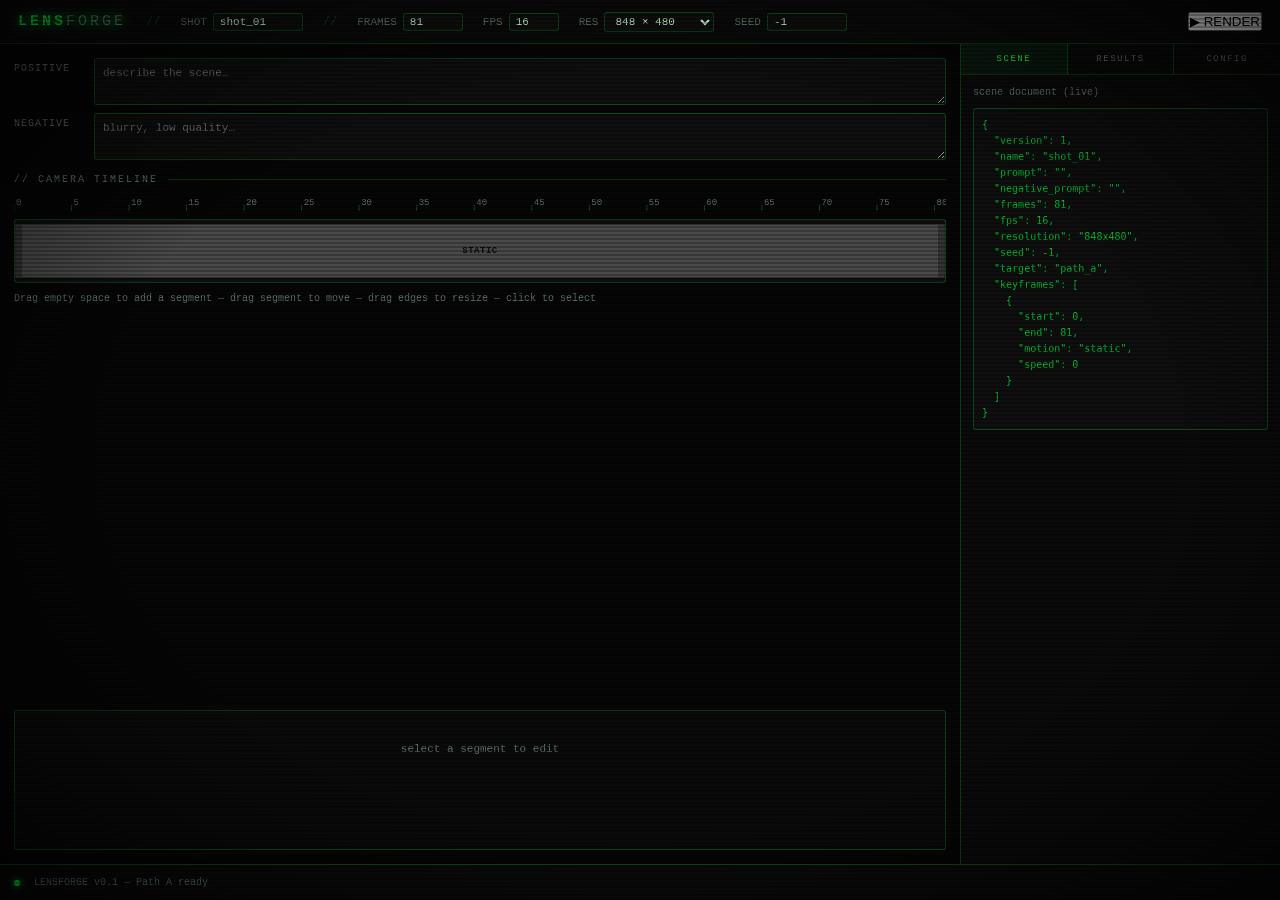
==== static/index.html @ 8f43cee3 "Initial commit" ====
<!DOCTYPE html>
<html lang="en">
<head>
  <meta charset="UTF-8" />
  <meta name="viewport" content="width=device-width, initial-scale=1.0" />
  <title>LENSFORGE</title>
  <link rel="stylesheet" href="/static/style.css" />
</head>
<body>
<div id="app">

  <!-- ── Header ─────────────────────────────────────────── -->
  <header id="header">
    <div id="logo" data-text="LENSFORGE">LENS<span>FORGE</span></div>
    <div class="header-sep">//</div>

    <div class="header-field">
      <label>SHOT</label>
      <input id="shot-name" type="text" value="shot_01" style="width:90px" />
    </div>

    <div class="header-sep">//</div>

    <div class="header-field">
      <label>FRAMES</label>
      <input id="frames-count" type="number" value="81" min="9" max="257" step="8" style="width:60px" />
    </div>

    <div class="header-field">
      <label>FPS</label>
      <input id="fps-val" type="number" value="16" min="8" max="30" step="1" style="width:50px" />
    </div>

    <div class="header-field">
      <label>RES</label>
      <select id="resolution-val" style="width:110px">
        <option value="848x480">848 × 480</option>
        <option value="1280x720">1280 × 720</option>
        <option value="640x480">640 × 480</option>
        <option value="480x848">480 × 848 (portrait)</option>
        <option value="720x1280">720 × 1280 (portrait)</option>
      </select>
    </div>

    <div class="header-field">
      <label>SEED</label>
      <input id="seed-val" type="number" value="-1" style="width:80px" title="-1 = random" />
    </div>

    <div class="header-spacer"></div>

    <button id="btn-render" title="Submit scene to Graydient">
      ▶ RENDER
    </button>
  </header>

  <!-- ── Main ───────────────────────────────────────────── -->
  <main id="main">

    <!-- Prompts -->
    <div id="prompt-area">
      <div class="field-row">
        <span class="field-label">POSITIVE</span>
        <textarea id="prompt-positive" class="crt-input"
          placeholder="describe the scene…"></textarea>
      </div>
      <div class="field-row">
        <span class="field-label">NEGATIVE</span>
        <textarea id="prompt-negative" class="crt-input"
          placeholder="blurry, low quality…" style="min-height:32px;max-height:48px"></textarea>
      </div>
    </div>

    <!-- Timeline -->
    <div id="timeline-panel">
      <div class="panel-title">// CAMERA TIMELINE</div>

      <!-- Frame ruler -->
      <div id="frame-ruler">
        <canvas id="ruler-canvas"></canvas>
      </div>

      <!-- Track -->
      <div id="timeline-track">
        <div id="timeline-ghost"></div>
        <!-- .kf-segment elements injected here -->
      </div>

      <div style="font-size:10px;color:var(--text-dim);margin-top:2px">
        Drag empty space to add a segment — drag segment to move — drag edges to resize — click to select
      </div>
    </div>

    <!-- Inspector -->
    <div id="inspector">
      <div id="inspector-empty">select a segment to edit</div>
      <div id="inspector-content">

        <div class="inspector-row">
          <span class="inspector-label">MOTION</span>
          <div id="motion-grid"></div>
          <button id="kf-delete-btn" class="inspector-del-btn">✕ DELETE</button>
        </div>

        <div class="inspector-row">
          <span class="inspector-label">SPEED</span>
          <div class="speed-row">
            <input id="speed-range" type="range" class="crt-range"
              min="0" max="1" step="0.01" value="0.5" />
            <span id="speed-val" class="speed-val">0.50</span>
          </div>
        </div>

      </div>
    </div>

  </main>

  <!-- ── Sidebar ────────────────────────────────────────── -->
  <aside id="sidebar">
    <div class="sidebar-tab-bar">
      <div class="sidebar-tab active" data-pane="scene-pane">SCENE</div>
      <div class="sidebar-tab" data-pane="results-pane">RESULTS</div>
      <div class="sidebar-tab" data-pane="config-pane">CONFIG</div>
    </div>

    <!-- Scene doc preview -->
    <div id="scene-pane" class="sidebar-pane active">
      <div style="font-size:10px;color:var(--text-dim)">scene document (live)</div>
      <pre id="scene-doc-pre"></pre>
    </div>

    <!-- Render results -->
    <div id="results-pane" class="sidebar-pane">
      <div style="font-size:10px;color:var(--text-dim)">render results</div>
      <div id="results-list"></div>
    </div>

    <!-- Config -->
    <div id="config-pane" class="sidebar-pane">
      <div class="config-field">
        <label>Graydient API Key</label>
        <input id="cfg-api-key" type="password" placeholder="grd_…" />
      </div>
      <div class="config-field">
        <label>Workflow Slug</label>
        <input id="cfg-slug" type="text" placeholder="lensforge-wan-cam-1234-5" />
      </div>
      <div class="config-field" style="display:grid;grid-template-columns:1fr 1fr;gap:6px">
        <div>
          <label style="font-size:10px;color:var(--text-dim);letter-spacing:1px;text-transform:uppercase">JSON field</label>
          <input id="cfg-field-json"  type="text" value="lensforge_json"   style="width:100%" />
        </div>
        <div>
          <label style="font-size:10px;color:var(--text-dim);letter-spacing:1px;text-transform:uppercase">Prompt field</label>
          <input id="cfg-field-pos"   type="text" value="positive_prompt"  style="width:100%" />
        </div>
        <div>
          <label style="font-size:10px;color:var(--text-dim);letter-spacing:1px;text-transform:uppercase">Neg field</label>
          <input id="cfg-field-neg"   type="text" value="negative_prompt"  style="width:100%" />
        </div>
        <div>
          <label style="font-size:10px;color:var(--text-dim);letter-spacing:1px;text-transform:uppercase">Seed field</label>
          <input id="cfg-field-seed"  type="text" value="seed"             style="width:100%" />
        </div>
      </div>
      <button id="cfg-save-btn" class="btn-save">SAVE</button>
      <div style="font-size:10px;color:var(--text-dim);margin-top:4px;line-height:1.6">
        Field names must match your Graydient workflow's Fields tab config.
      </div>
    </div>

  </aside>

  <!-- ── Status bar ─────────────────────────────────────── -->
  <footer id="statusbar">
    <div class="status-dot"></div>
    <div id="status-msg" data-state=""></div>
  </footer>

</div>

<script type="module" src="/static/app.js"></script>
</body>
</html>
---- static/style.css ----
/* ─────────────────────────────────────────────────────────
   LensForge — VHS / CRT aesthetic
   ───────────────────────────────────────────────────────── */

:root {
  --green:        #00ff41;
  --green-dim:    #00c030;
  --green-glow:   rgba(0, 255, 65, 0.18);
  --green-faint:  rgba(0, 255, 65, 0.06);
  --amber:        #ffb000;
  --amber-dim:    #cc8800;
  --red:          #ff3a3a;
  --bg:           #060606;
  --bg-panel:     #0b0b0b;
  --bg-inset:     #0f0f0f;
  --border:       rgba(0, 255, 65, 0.25);
  --border-bright:rgba(0, 255, 65, 0.6);
  --text:         #c8ffd4;
  --text-dim:     rgba(200, 255, 212, 0.45);
  --font:         'Courier New', 'IBM Plex Mono', monospace;
  --radius:       3px;
}

/* ── Reset ──────────────────────────────────────────────── */
*, *::before, *::after { box-sizing: border-box; margin: 0; padding: 0; }

html, body {
  width: 100%; height: 100%;
  background: var(--bg);
  color: var(--text);
  font-family: var(--font);
  font-size: 12px;
  overflow: hidden;
}

/* ── CRT scanlines overlay ──────────────────────────────── */
body::before {
  content: '';
  position: fixed; inset: 0;
  background: repeating-linear-gradient(
    to bottom,
    transparent 0px,
    transparent 2px,
    rgba(0, 0, 0, 0.25) 2px,
    rgba(0, 0, 0, 0.25) 4px
  );
  pointer-events: none;
  z-index: 9999;
}

/* ── CRT screen-edge vignette ───────────────────────────── */
body::after {
  content: '';
  position: fixed; inset: 0;
  background: radial-gradient(ellipse at center,
    transparent 60%,
    rgba(0, 0, 0, 0.65) 100%
  );
  pointer-events: none;
  z-index: 9998;
}

/* ── Layout ─────────────────────────────────────────────── */
#app {
  display: grid;
  grid-template-rows: 44px 1fr 36px;
  grid-template-columns: 1fr 320px;
  grid-template-areas:
    "header  header"
    "main    sidebar"
    "status  status";
  height: 100vh;
  gap: 0;
}

/* ── Header ─────────────────────────────────────────────── */
#header {
  grid-area: header;
  display: flex;
  align-items: center;
  gap: 20px;
  padding: 0 18px;
  border-bottom: 1px solid var(--border);
  background: var(--bg-panel);
}

#logo {
  font-size: 15px;
  font-weight: bold;
  letter-spacing: 3px;
  color: var(--green);
  text-shadow: 0 0 12px var(--green);
  user-select: none;
}

#logo span { color: var(--text-dim); font-weight: normal; }

.header-sep { color: var(--border); user-select: none; }

.header-field {
  display: flex;
  align-items: center;
  gap: 6px;
  color: var(--text-dim);
  font-size: 11px;
}

.header-field label { white-space: nowrap; }

.header-field input, .header-field select {
  background: var(--bg-inset);
  border: 1px solid var(--border);
  color: var(--text);
  font-family: var(--font);
  font-size: 11px;
  padding: 2px 6px;
  border-radius: var(--radius);
  width: 80px;
  outline: none;
  transition: border-color 0.15s, box-shadow 0.15s;
}

.header-field input:focus, .header-field select:focus {
  border-color: var(--green-dim);
  box-shadow: 0 0 6px var(--green-glow);
}

.header-spacer { flex: 1; }

#btn-compile {
  background: transparent;
  border: 1px solid var(--green);
  color: var(--green);
  font-family: var(--font);
  font-size: 11px;
  letter-spacing: 1px;
  padding: 5px 16px;
  border-radius: var(--radius);
  cursor: pointer;
  text-transform: uppercase;
  text-shadow: 0 0 8px var(--green);
  box-shadow: 0 0 8px var(--green-glow);
  transition: background 0.15s, box-shadow 0.2s;
}

#btn-compile:hover {
  background: var(--green-faint);
  box-shadow: 0 0 16px var(--green-glow);
}

#btn-compile:active { opacity: 0.75; }
#btn-compile:disabled { opacity: 0.3; cursor: not-allowed; }

/* ── Main area ──────────────────────────────────────────── */
#main {
  grid-area: main;
  display: flex;
  flex-direction: column;
  overflow: hidden;
  padding: 14px;
  gap: 14px;
}

/* ── Prompt area ────────────────────────────────────────── */
#prompt-area {
  display: flex;
  flex-direction: column;
  gap: 8px;
}

.field-row {
  display: flex;
  align-items: flex-start;
  gap: 8px;
}

.field-label {
  font-size: 10px;
  color: var(--text-dim);
  letter-spacing: 1px;
  text-transform: uppercase;
  min-width: 72px;
  padding-top: 5px;
}

textarea.crt-input {
  flex: 1;
  background: var(--bg-inset);
  border: 1px solid var(--border);
  color: var(--text);
  font-family: var(--font);
  font-size: 11px;
  padding: 6px 8px;
  border-radius: var(--radius);
  resize: vertical;
  outline: none;
  min-height: 44px;
  max-height: 80px;
  line-height: 1.5;
  transition: border-color 0.15s, box-shadow 0.15s;
}

textarea.crt-input:focus {
  border-color: var(--green-dim);
  box-shadow: 0 0 6px var(--green-glow);
}

/* ── Timeline panel ─────────────────────────────────────── */
#timeline-panel {
  flex: 1;
  display: flex;
  flex-direction: column;
  gap: 8px;
  overflow: hidden;
}

.panel-title {
  font-size: 10px;
  letter-spacing: 2px;
  color: var(--text-dim);
  text-transform: uppercase;
  display: flex;
  align-items: center;
  gap: 10px;
}

.panel-title::after {
  content: '';
  flex: 1;
  height: 1px;
  background: var(--border);
}

/* Frame ruler */
#frame-ruler {
  height: 18px;
  position: relative;
  overflow: hidden;
  user-select: none;
}

#frame-ruler canvas {
  position: absolute;
  top: 0; left: 0;
  width: 100%; height: 100%;
}

/* Timeline track */
#timeline-track {
  position: relative;
  height: 64px;
  background: var(--bg-inset);
  border: 1px solid var(--border);
  border-radius: var(--radius);
  overflow: hidden;
  cursor: crosshair;
  user-select: none;
  flex-shrink: 0;
}

#timeline-track:hover {
  border-color: var(--border-bright);
}

/* Ghost segment on hover */
#timeline-ghost {
  position: absolute;
  top: 4px; bottom: 4px;
  background: rgba(0, 255, 65, 0.06);
  border: 1px dashed rgba(0, 255, 65, 0.25);
  pointer-events: none;
  border-radius: 2px;
  display: none;
}

/* Keyframe segment */
.kf-segment {
  position: absolute;
  top: 4px; bottom: 4px;
  border-radius: 2px;
  border: 1px solid rgba(0,0,0,0.4);
  cursor: pointer;
  transition: filter 0.1s;
  display: flex;
  align-items: center;
  justify-content: center;
  overflow: hidden;
  min-width: 8px;
}

.kf-segment:hover { filter: brightness(1.25); }
.kf-segment.selected { outline: 2px solid var(--green); outline-offset: 1px; }

.kf-label {
  font-size: 9px;
  font-family: var(--font);
  color: rgba(0,0,0,0.85);
  font-weight: bold;
  letter-spacing: 0.5px;
  text-transform: uppercase;
  pointer-events: none;
  white-space: nowrap;
  overflow: hidden;
  text-overflow: ellipsis;
  padding: 0 4px;
}

.kf-handle {
  position: absolute;
  top: 0; bottom: 0;
  width: 6px;
  cursor: ew-resize;
  background: rgba(0,0,0,0.3);
}

.kf-handle.left  { left: 0; border-radius: 2px 0 0 2px; }
.kf-handle.right { right: 0; border-radius: 0 2px 2px 0; }

/* ── Inspector (segment editor) ─────────────────────────── */
#inspector {
  background: var(--bg-panel);
  border: 1px solid var(--border);
  border-radius: var(--radius);
  padding: 12px;
  display: flex;
  flex-direction: column;
  gap: 10px;
  min-height: 140px;
  flex-shrink: 0;
}

#inspector-empty {
  color: var(--text-dim);
  font-size: 11px;
  text-align: center;
  padding: 20px 0;
}

#inspector-content { display: none; flex-direction: column; gap: 10px; }
#inspector-content.visible { display: flex; }

.inspector-row {
  display: flex;
  align-items: center;
  gap: 10px;
  flex-wrap: wrap;
}

.inspector-label {
  font-size: 10px;
  color: var(--text-dim);
  letter-spacing: 1px;
  text-transform: uppercase;
  min-width: 54px;
}

/* Motion type grid */
#motion-grid {
  display: grid;
  grid-template-columns: repeat(7, 1fr);
  gap: 4px;
}

.motion-btn {
  background: var(--bg-inset);
  border: 1px solid var(--border);
  color: var(--text-dim);
  font-family: var(--font);
  font-size: 9px;
  padding: 4px 2px;
  border-radius: var(--radius);
  cursor: pointer;
  text-align: center;
  text-transform: uppercase;
  letter-spacing: 0.5px;
  transition: background 0.1s, color 0.1s, border-color 0.1s;
  line-height: 1.3;
  white-space: nowrap;
}

.motion-btn:hover {
  border-color: var(--green-dim);
  color: var(--text);
}

.motion-btn.active {
  background: var(--green-faint);
  border-color: var(--green);
  color: var(--green);
  text-shadow: 0 0 6px var(--green);
}

/* Speed slider */
.speed-row {
  display: flex;
  align-items: center;
  gap: 8px;
  flex: 1;
}

input[type=range].crt-range {
  -webkit-appearance: none;
  appearance: none;
  height: 3px;
  background: var(--border);
  border-radius: 2px;
  outline: none;
  flex: 1;
}

input[type=range].crt-range::-webkit-slider-thumb {
  -webkit-appearance: none;
  width: 12px; height: 12px;
  border-radius: 50%;
  background: var(--green);
  box-shadow: 0 0 6px var(--green);
  cursor: pointer;
}

input[type=range].crt-range::-moz-range-thumb {
  width: 12px; height: 12px;
  border-radius: 50%;
  background: var(--green);
  border: none;
  cursor: pointer;
}

.speed-val {
  font-size: 11px;
  color: var(--green);
  min-width: 28px;
  text-align: right;
}

.inspector-del-btn {
  background: transparent;
  border: 1px solid rgba(255,58,58,0.4);
  color: rgba(255,58,58,0.6);
  font-family: var(--font);
  font-size: 9px;
  padding: 3px 8px;
  border-radius: var(--radius);
  cursor: pointer;
  letter-spacing: 1px;
  margin-left: auto;
}

.inspector-del-btn:hover { border-color: var(--red); color: var(--red); }

/* ── Sidebar ─────────────────────────────────────────────── */
#sidebar {
  grid-area: sidebar;
  display: flex;
  flex-direction: column;
  border-left: 1px solid var(--border);
  background: var(--bg-panel);
  overflow: hidden;
}

.sidebar-tab-bar {
  display: flex;
  border-bottom: 1px solid var(--border);
  flex-shrink: 0;
}

.sidebar-tab {
  flex: 1;
  padding: 10px 6px;
  font-size: 9px;
  letter-spacing: 1.5px;
  text-transform: uppercase;
  color: var(--text-dim);
  cursor: pointer;
  text-align: center;
  border-right: 1px solid var(--border);
  transition: color 0.1s, background 0.1s;
  user-select: none;
}

.sidebar-tab:last-child { border-right: none; }
.sidebar-tab:hover { color: var(--text); }
.sidebar-tab.active { color: var(--green); background: var(--green-faint); }

.sidebar-pane {
  flex: 1;
  overflow-y: auto;
  padding: 12px;
  display: none;
  flex-direction: column;
  gap: 10px;
  font-size: 11px;
}

.sidebar-pane.active { display: flex; }
.sidebar-pane::-webkit-scrollbar { width: 4px; }
.sidebar-pane::-webkit-scrollbar-track { background: var(--bg); }
.sidebar-pane::-webkit-scrollbar-thumb { background: var(--border); border-radius: 2px; }

/* Scene doc preview */
#scene-doc-pre {
  background: var(--bg-inset);
  border: 1px solid var(--border);
  border-radius: var(--radius);
  padding: 8px;
  font-size: 10px;
  color: var(--green-dim);
  white-space: pre;
  overflow-x: auto;
  max-height: calc(100vh - 160px);
  line-height: 1.6;
}

/* Manifest pane */
.manifest-section { margin-bottom: 10px; }

.manifest-section-title {
  font-size: 9px;
  letter-spacing: 2px;
  text-transform: uppercase;
  color: var(--text-dim);
  border-bottom: 1px solid var(--border);
  padding-bottom: 4px;
  margin-bottom: 6px;
}

.manifest-item {
  padding: 4px 0;
  border-bottom: 1px solid rgba(0,255,65,0.06);
  line-height: 1.5;
}

.manifest-item:last-child { border-bottom: none; }
.manifest-url { color: var(--green-dim); word-break: break-all; font-size: 10px; }
.manifest-dest { color: var(--amber-dim); font-size: 10px; }
.manifest-note { color: var(--text-dim); font-size: 10px; font-style: italic; }
.manifest-tag {
  display: inline-block;
  background: var(--green-faint);
  border: 1px solid var(--border);
  color: var(--green-dim);
  font-size: 9px;
  padding: 1px 5px;
  border-radius: var(--radius);
  margin: 1px 2px 1px 0;
}

/* Config pane */
.config-field {
  display: flex;
  flex-direction: column;
  gap: 4px;
}

.config-field label {
  font-size: 10px;
  color: var(--text-dim);
  letter-spacing: 1px;
  text-transform: uppercase;
}

.config-field input {
  background: var(--bg-inset);
  border: 1px solid var(--border);
  color: var(--text);
  font-family: var(--font);
  font-size: 11px;
  padding: 5px 8px;
  border-radius: var(--radius);
  outline: none;
  width: 100%;
  transition: border-color 0.15s, box-shadow 0.15s;
}

.config-field input:focus {
  border-color: var(--green-dim);
  box-shadow: 0 0 6px var(--green-glow);
}

.btn-save {
  background: transparent;
  border: 1px solid var(--green-dim);
  color: var(--green-dim);
  font-family: var(--font);
  font-size: 10px;
  letter-spacing: 1px;
  padding: 6px 12px;
  border-radius: var(--radius);
  cursor: pointer;
  text-transform: uppercase;
  transition: border-color 0.15s, color 0.15s, box-shadow 0.15s;
  align-self: flex-start;
}

.btn-save:hover {
  border-color: var(--green);
  color: var(--green);
  box-shadow: 0 0 8px var(--green-glow);
}

/* ── Status bar ──────────────────────────────────────────── */
#statusbar {
  grid-area: status;
  display: flex;
  align-items: center;
  gap: 14px;
  padding: 0 14px;
  border-top: 1px solid var(--border);
  background: var(--bg-panel);
  font-size: 10px;
  color: var(--text-dim);
}

#status-msg { flex: 1; }
#status-msg[data-state="ok"]    { color: var(--green); }
#status-msg[data-state="error"] { color: var(--red); }
#status-msg[data-state="busy"]  { color: var(--amber); }

.status-dot {
  width: 6px; height: 6px;
  border-radius: 50%;
  background: var(--green);
  box-shadow: 0 0 6px var(--green);
  animation: pulse 2s infinite;
}

@keyframes pulse {
  0%, 100% { opacity: 1; }
  50%       { opacity: 0.3; }
}

/* ── VHS glitch flicker ───────────────────────────────────── */
@keyframes glitch-h {
  0%   { clip-path: inset(40% 0 50% 0); transform: translateX(-4px); }
  25%  { clip-path: inset(10% 0 70% 0); transform: translateX(4px); }
  50%  { clip-path: inset(70% 0 10% 0); transform: translateX(-2px); }
  75%  { clip-path: inset(0% 0 90% 0);  transform: translateX(2px); }
  100% { clip-path: inset(40% 0 50% 0); transform: translateX(0); }
}

#logo:hover::before {
  content: attr(data-text);
  position: absolute;
  color: var(--amber);
  animation: glitch-h 0.3s steps(1) infinite;
  opacity: 0.7;
}

/* ── Result cards ───────────────────────────────────────── */
.result-card {
  background: var(--bg-inset);
  border: 1px solid var(--border);
  border-radius: var(--radius);
  padding: 8px 10px;
  margin-bottom: 8px;
  font-size: 10px;
}

.result-card-header {
  display: flex;
  justify-content: space-between;
  align-items: center;
  margin-bottom: 4px;
}

.result-name { color: var(--text); font-size: 11px; }

.result-status {
  font-size: 9px;
  letter-spacing: 1px;
  padding: 2px 6px;
  border-radius: 2px;
  border: 1px solid var(--border);
  color: var(--text-dim);
}

.result-status[data-state="queued"]    { color: var(--amber-dim); border-color: var(--amber-dim); }
.result-status[data-state="rendering"] { color: var(--amber);     border-color: var(--amber);
                                         animation: pulse 1s infinite; }
.result-status[data-state="done"],
.result-status[data-state="completed"] { color: var(--green);     border-color: var(--green); }
.result-status[data-state="failed"],
.result-status[data-state="error"],
.result-status[data-state="timeout"]   { color: var(--red);       border-color: var(--red); }

.result-id     { color: var(--text-dim); margin-bottom: 2px; word-break: break-all; }
.result-motion { color: var(--green-dim); font-size: 11px; letter-spacing: 1px; }

/* ── Scrollbar (global) ─────────────────────────────────── */
::-webkit-scrollbar        { width: 5px; height: 5px; }
::-webkit-scrollbar-track  { background: var(--bg); }
::-webkit-scrollbar-thumb  { background: var(--border); border-radius: 2px; }
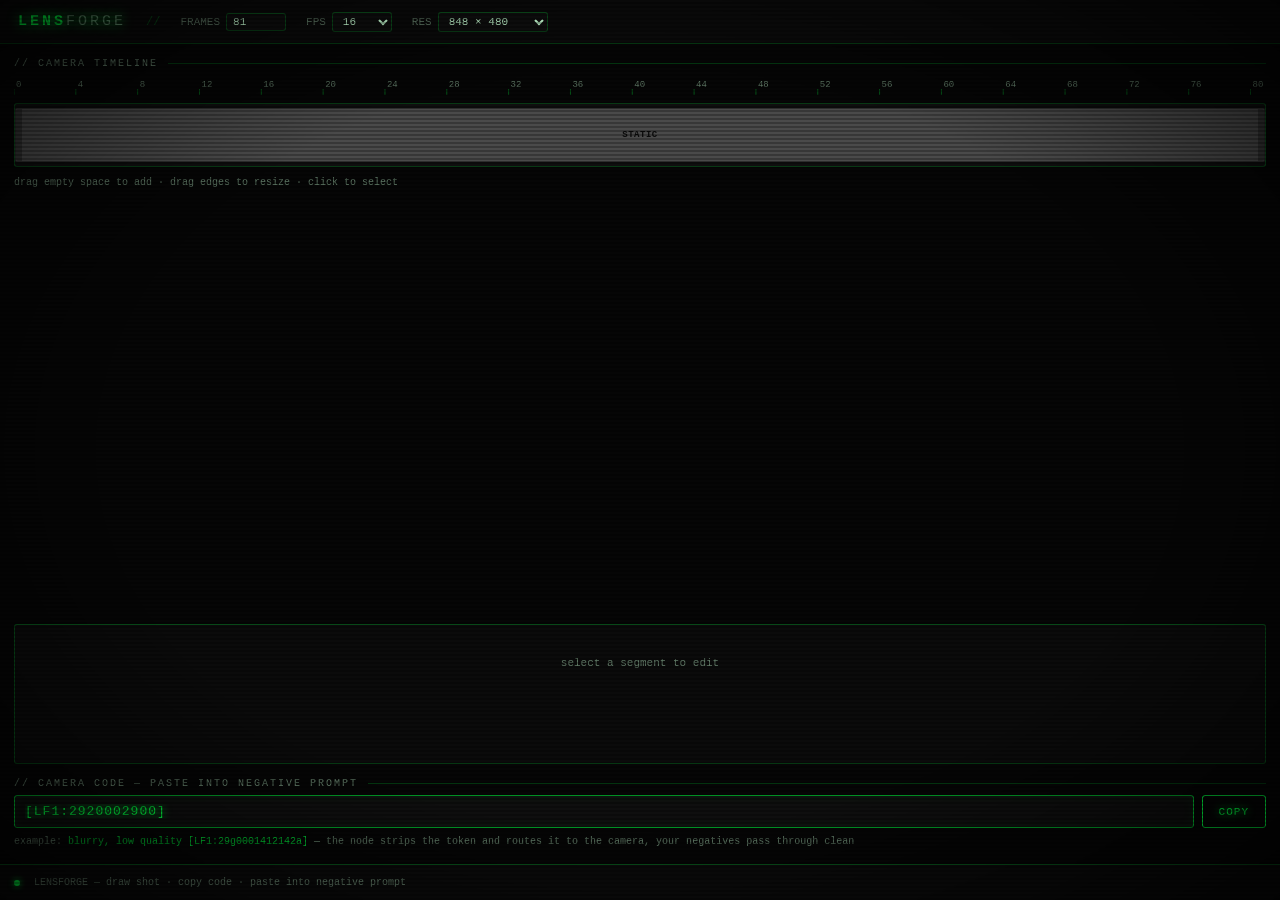
==== commit 1a1d1419: "stop making everything so complicated" ====
--- a/static/index.html
+++ b/static/index.html
@@ -4,21 +4,14 @@
   <meta charset="UTF-8" />
   <meta name="viewport" content="width=device-width, initial-scale=1.0" />
   <title>LENSFORGE</title>
-  <link rel="stylesheet" href="/static/style.css" />
+  <link rel="stylesheet" href="style.css" />
 </head>
 <body>
 <div id="app">
 
-  <!-- ── Header ─────────────────────────────────────────── -->
+  <!-- ── Header ───────────────────────────────────────────── -->
   <header id="header">
     <div id="logo" data-text="LENSFORGE">LENS<span>FORGE</span></div>
-    <div class="header-sep">//</div>
-
-    <div class="header-field">
-      <label>SHOT</label>
-      <input id="shot-name" type="text" value="shot_01" style="width:90px" />
-    </div>
-
     <div class="header-sep">//</div>
 
     <div class="header-field">
@@ -28,7 +21,14 @@
 
     <div class="header-field">
       <label>FPS</label>
-      <input id="fps-val" type="number" value="16" min="8" max="30" step="1" style="width:50px" />
+      <select id="fps-val" style="width:60px">
+        <option value="8">8</option>
+        <option value="12">12</option>
+        <option value="16" selected>16</option>
+        <option value="24">24</option>
+        <option value="25">25</option>
+        <option value="30">30</option>
+      </select>
     </div>
 
     <div class="header-field">
@@ -37,57 +37,24 @@
         <option value="848x480">848 × 480</option>
         <option value="1280x720">1280 × 720</option>
         <option value="640x480">640 × 480</option>
-        <option value="480x848">480 × 848 (portrait)</option>
-        <option value="720x1280">720 × 1280 (portrait)</option>
+        <option value="480x848">480 × 848</option>
+        <option value="720x1280">720 × 1280</option>
       </select>
     </div>
-
-    <div class="header-field">
-      <label>SEED</label>
-      <input id="seed-val" type="number" value="-1" style="width:80px" title="-1 = random" />
-    </div>
-
-    <div class="header-spacer"></div>
-
-    <button id="btn-render" title="Submit scene to Graydient">
-      ▶ RENDER
-    </button>
   </header>
 
-  <!-- ── Main ───────────────────────────────────────────── -->
+  <!-- ── Main ─────────────────────────────────────────────── -->
   <main id="main">
-
-    <!-- Prompts -->
-    <div id="prompt-area">
-      <div class="field-row">
-        <span class="field-label">POSITIVE</span>
-        <textarea id="prompt-positive" class="crt-input"
-          placeholder="describe the scene…"></textarea>
-      </div>
-      <div class="field-row">
-        <span class="field-label">NEGATIVE</span>
-        <textarea id="prompt-negative" class="crt-input"
-          placeholder="blurry, low quality…" style="min-height:32px;max-height:48px"></textarea>
-      </div>
-    </div>
 
     <!-- Timeline -->
     <div id="timeline-panel">
       <div class="panel-title">// CAMERA TIMELINE</div>
-
-      <!-- Frame ruler -->
-      <div id="frame-ruler">
-        <canvas id="ruler-canvas"></canvas>
-      </div>
-
-      <!-- Track -->
+      <div id="frame-ruler"><canvas id="ruler-canvas"></canvas></div>
       <div id="timeline-track">
         <div id="timeline-ghost"></div>
-        <!-- .kf-segment elements injected here -->
       </div>
-
-      <div style="font-size:10px;color:var(--text-dim);margin-top:2px">
-        Drag empty space to add a segment — drag segment to move — drag edges to resize — click to select
+      <div class="timeline-hint">
+        drag empty space to add · drag edges to resize · click to select
       </div>
     </div>
 
@@ -95,91 +62,43 @@
     <div id="inspector">
       <div id="inspector-empty">select a segment to edit</div>
       <div id="inspector-content">
-
         <div class="inspector-row">
           <span class="inspector-label">MOTION</span>
           <div id="motion-grid"></div>
           <button id="kf-delete-btn" class="inspector-del-btn">✕ DELETE</button>
         </div>
-
         <div class="inspector-row">
           <span class="inspector-label">SPEED</span>
           <div class="speed-row">
-            <input id="speed-range" type="range" class="crt-range"
-              min="0" max="1" step="0.01" value="0.5" />
+            <input id="speed-range" type="range" class="crt-range" min="0" max="1" step="0.01" value="0.5" />
             <span id="speed-val" class="speed-val">0.50</span>
           </div>
         </div>
+      </div>
+    </div>
 
+    <!-- Code output -->
+    <div id="code-panel">
+      <div class="panel-title">// CAMERA CODE — paste into negative prompt</div>
+      <div class="code-row">
+        <input id="code-box" type="text" readonly spellcheck="false" />
+        <button id="copy-btn">COPY</button>
+      </div>
+      <div class="code-hint">
+        example: <span class="code-example">blurry, low quality [LF1:29g0001412142a]</span>
+        — the node strips the token and routes it to the camera, your negatives pass through clean
       </div>
     </div>
 
   </main>
 
-  <!-- ── Sidebar ────────────────────────────────────────── -->
-  <aside id="sidebar">
-    <div class="sidebar-tab-bar">
-      <div class="sidebar-tab active" data-pane="scene-pane">SCENE</div>
-      <div class="sidebar-tab" data-pane="results-pane">RESULTS</div>
-      <div class="sidebar-tab" data-pane="config-pane">CONFIG</div>
-    </div>
-
-    <!-- Scene doc preview -->
-    <div id="scene-pane" class="sidebar-pane active">
-      <div style="font-size:10px;color:var(--text-dim)">scene document (live)</div>
-      <pre id="scene-doc-pre"></pre>
-    </div>
-
-    <!-- Render results -->
-    <div id="results-pane" class="sidebar-pane">
-      <div style="font-size:10px;color:var(--text-dim)">render results</div>
-      <div id="results-list"></div>
-    </div>
-
-    <!-- Config -->
-    <div id="config-pane" class="sidebar-pane">
-      <div class="config-field">
-        <label>Graydient API Key</label>
-        <input id="cfg-api-key" type="password" placeholder="grd_…" />
-      </div>
-      <div class="config-field">
-        <label>Workflow Slug</label>
-        <input id="cfg-slug" type="text" placeholder="lensforge-wan-cam-1234-5" />
-      </div>
-      <div class="config-field" style="display:grid;grid-template-columns:1fr 1fr;gap:6px">
-        <div>
-          <label style="font-size:10px;color:var(--text-dim);letter-spacing:1px;text-transform:uppercase">JSON field</label>
-          <input id="cfg-field-json"  type="text" value="lensforge_json"   style="width:100%" />
-        </div>
-        <div>
-          <label style="font-size:10px;color:var(--text-dim);letter-spacing:1px;text-transform:uppercase">Prompt field</label>
-          <input id="cfg-field-pos"   type="text" value="positive_prompt"  style="width:100%" />
-        </div>
-        <div>
-          <label style="font-size:10px;color:var(--text-dim);letter-spacing:1px;text-transform:uppercase">Neg field</label>
-          <input id="cfg-field-neg"   type="text" value="negative_prompt"  style="width:100%" />
-        </div>
-        <div>
-          <label style="font-size:10px;color:var(--text-dim);letter-spacing:1px;text-transform:uppercase">Seed field</label>
-          <input id="cfg-field-seed"  type="text" value="seed"             style="width:100%" />
-        </div>
-      </div>
-      <button id="cfg-save-btn" class="btn-save">SAVE</button>
-      <div style="font-size:10px;color:var(--text-dim);margin-top:4px;line-height:1.6">
-        Field names must match your Graydient workflow's Fields tab config.
-      </div>
-    </div>
-
-  </aside>
-
-  <!-- ── Status bar ─────────────────────────────────────── -->
+  <!-- ── Status bar ───────────────────────────────────────── -->
   <footer id="statusbar">
     <div class="status-dot"></div>
     <div id="status-msg" data-state=""></div>
   </footer>
 
 </div>
-
-<script type="module" src="/static/app.js"></script>
+<script src="app.js"></script>
 </body>
 </html>
--- a/static/style.css
+++ b/static/style.css
@@ -64,11 +64,11 @@
 #app {
   display: grid;
   grid-template-rows: 44px 1fr 36px;
-  grid-template-columns: 1fr 320px;
+  grid-template-columns: 1fr;
   grid-template-areas:
-    "header  header"
-    "main    sidebar"
-    "status  status";
+    "header"
+    "main"
+    "status";
   height: 100vh;
   gap: 0;
 }
@@ -161,48 +161,71 @@
   gap: 14px;
 }
 
-/* ── Prompt area ────────────────────────────────────────── */
-#prompt-area {
+.timeline-hint {
+  font-size: 10px;
+  color: var(--text-dim);
+  margin-top: 2px;
+}
+
+/* ── Code output ─────────────────────────────────────────── */
+#code-panel {
   display: flex;
   flex-direction: column;
+  gap: 6px;
+  flex-shrink: 0;
+}
+
+.code-row {
+  display: flex;
   gap: 8px;
 }
 
-.field-row {
-  display: flex;
-  align-items: flex-start;
-  gap: 8px;
-}
-
-.field-label {
-  font-size: 10px;
-  color: var(--text-dim);
-  letter-spacing: 1px;
-  text-transform: uppercase;
-  min-width: 72px;
-  padding-top: 5px;
-}
-
-textarea.crt-input {
+#code-box {
   flex: 1;
   background: var(--bg-inset);
-  border: 1px solid var(--border);
-  color: var(--text);
+  border: 1px solid var(--green-dim);
+  color: var(--green);
+  font-family: var(--font);
+  font-size: 13px;
+  letter-spacing: 1px;
+  padding: 8px 10px;
+  border-radius: var(--radius);
+  outline: none;
+  text-shadow: 0 0 8px var(--green);
+  box-shadow: inset 0 0 12px var(--green-faint);
+  cursor: text;
+  user-select: all;
+}
+
+#copy-btn {
+  background: transparent;
+  border: 1px solid var(--green);
+  color: var(--green);
   font-family: var(--font);
   font-size: 11px;
-  padding: 6px 8px;
-  border-radius: var(--radius);
-  resize: vertical;
-  outline: none;
-  min-height: 44px;
-  max-height: 80px;
-  line-height: 1.5;
-  transition: border-color 0.15s, box-shadow 0.15s;
-}
-
-textarea.crt-input:focus {
-  border-color: var(--green-dim);
-  box-shadow: 0 0 6px var(--green-glow);
+  letter-spacing: 1px;
+  padding: 6px 16px;
+  border-radius: var(--radius);
+  cursor: pointer;
+  text-shadow: 0 0 8px var(--green);
+  transition: background 0.15s, box-shadow 0.15s;
+  white-space: nowrap;
+}
+
+#copy-btn:hover {
+  background: var(--green-faint);
+  box-shadow: 0 0 12px var(--green-glow);
+}
+
+.code-hint {
+  font-size: 10px;
+  color: var(--text-dim);
+  line-height: 1.6;
+}
+
+.code-example {
+  color: var(--green-dim);
+  font-style: normal;
 }
 
 /* ── Timeline panel ─────────────────────────────────────── */
